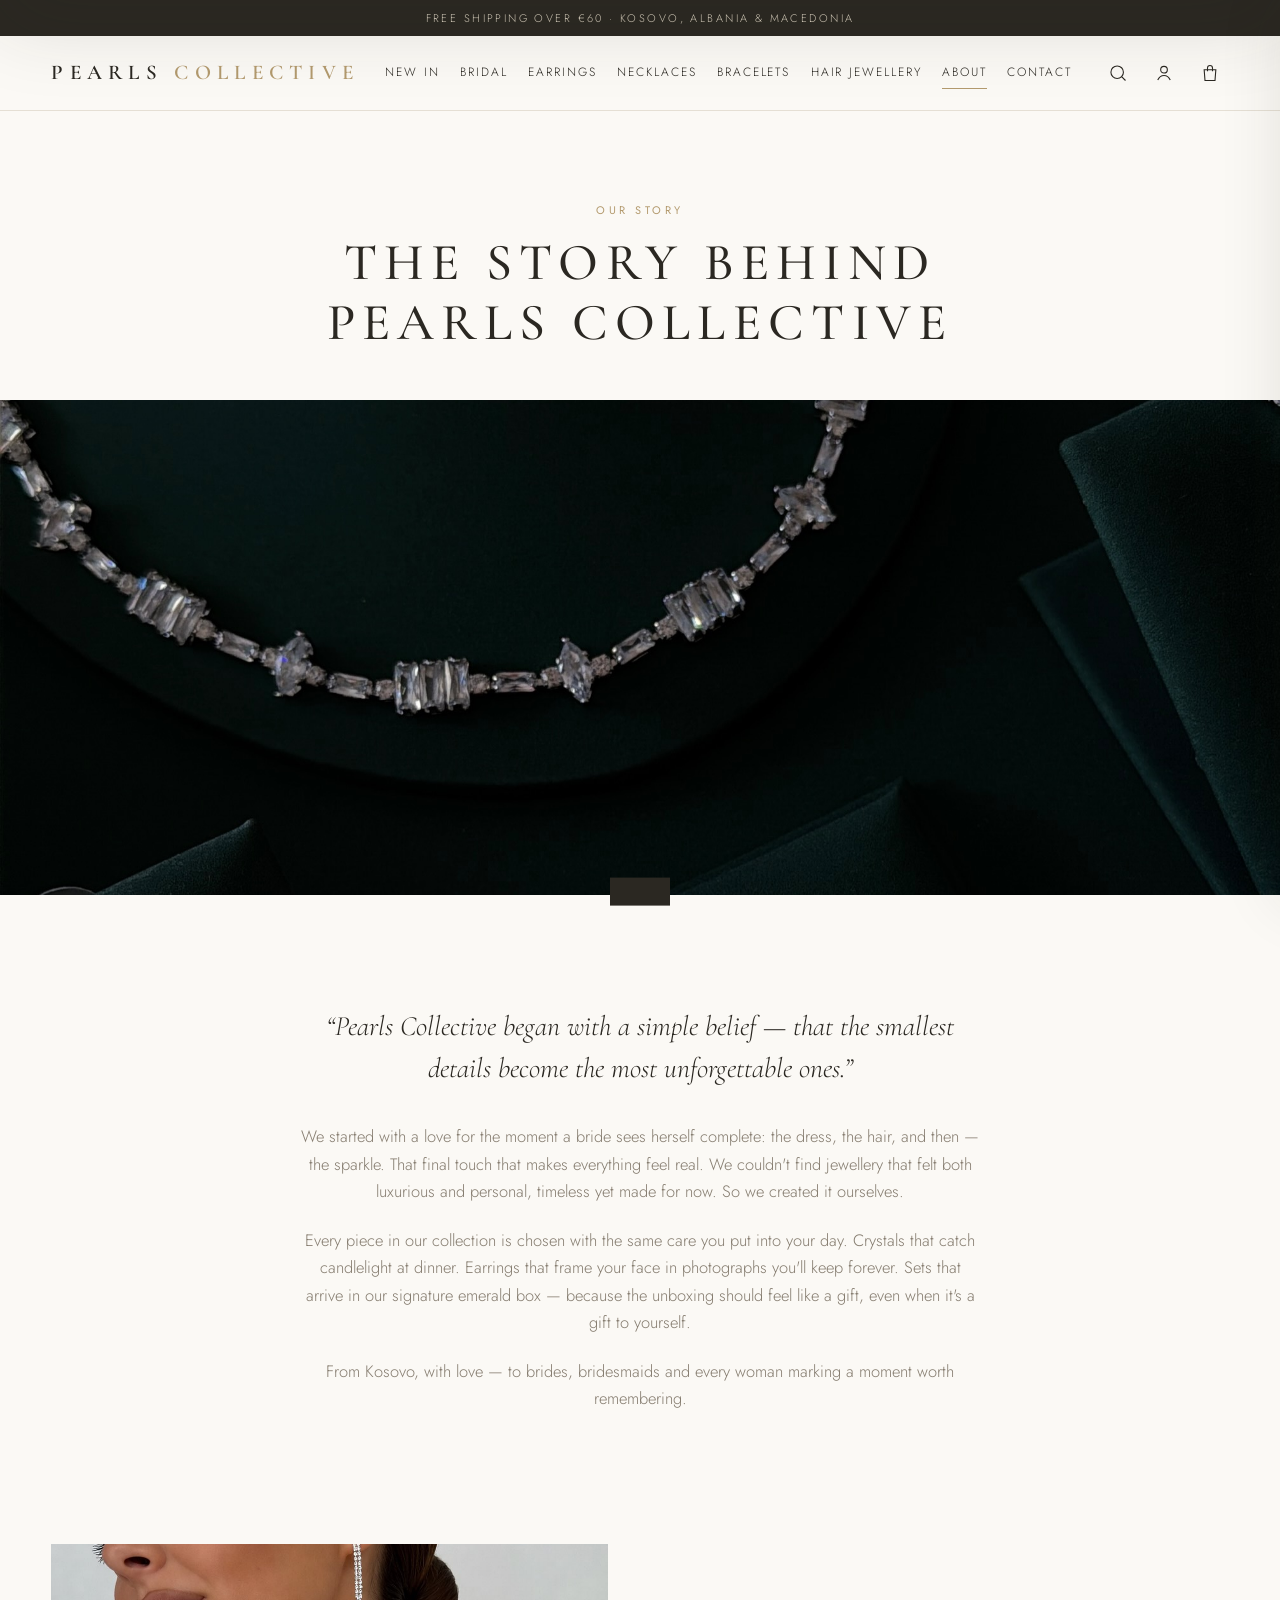
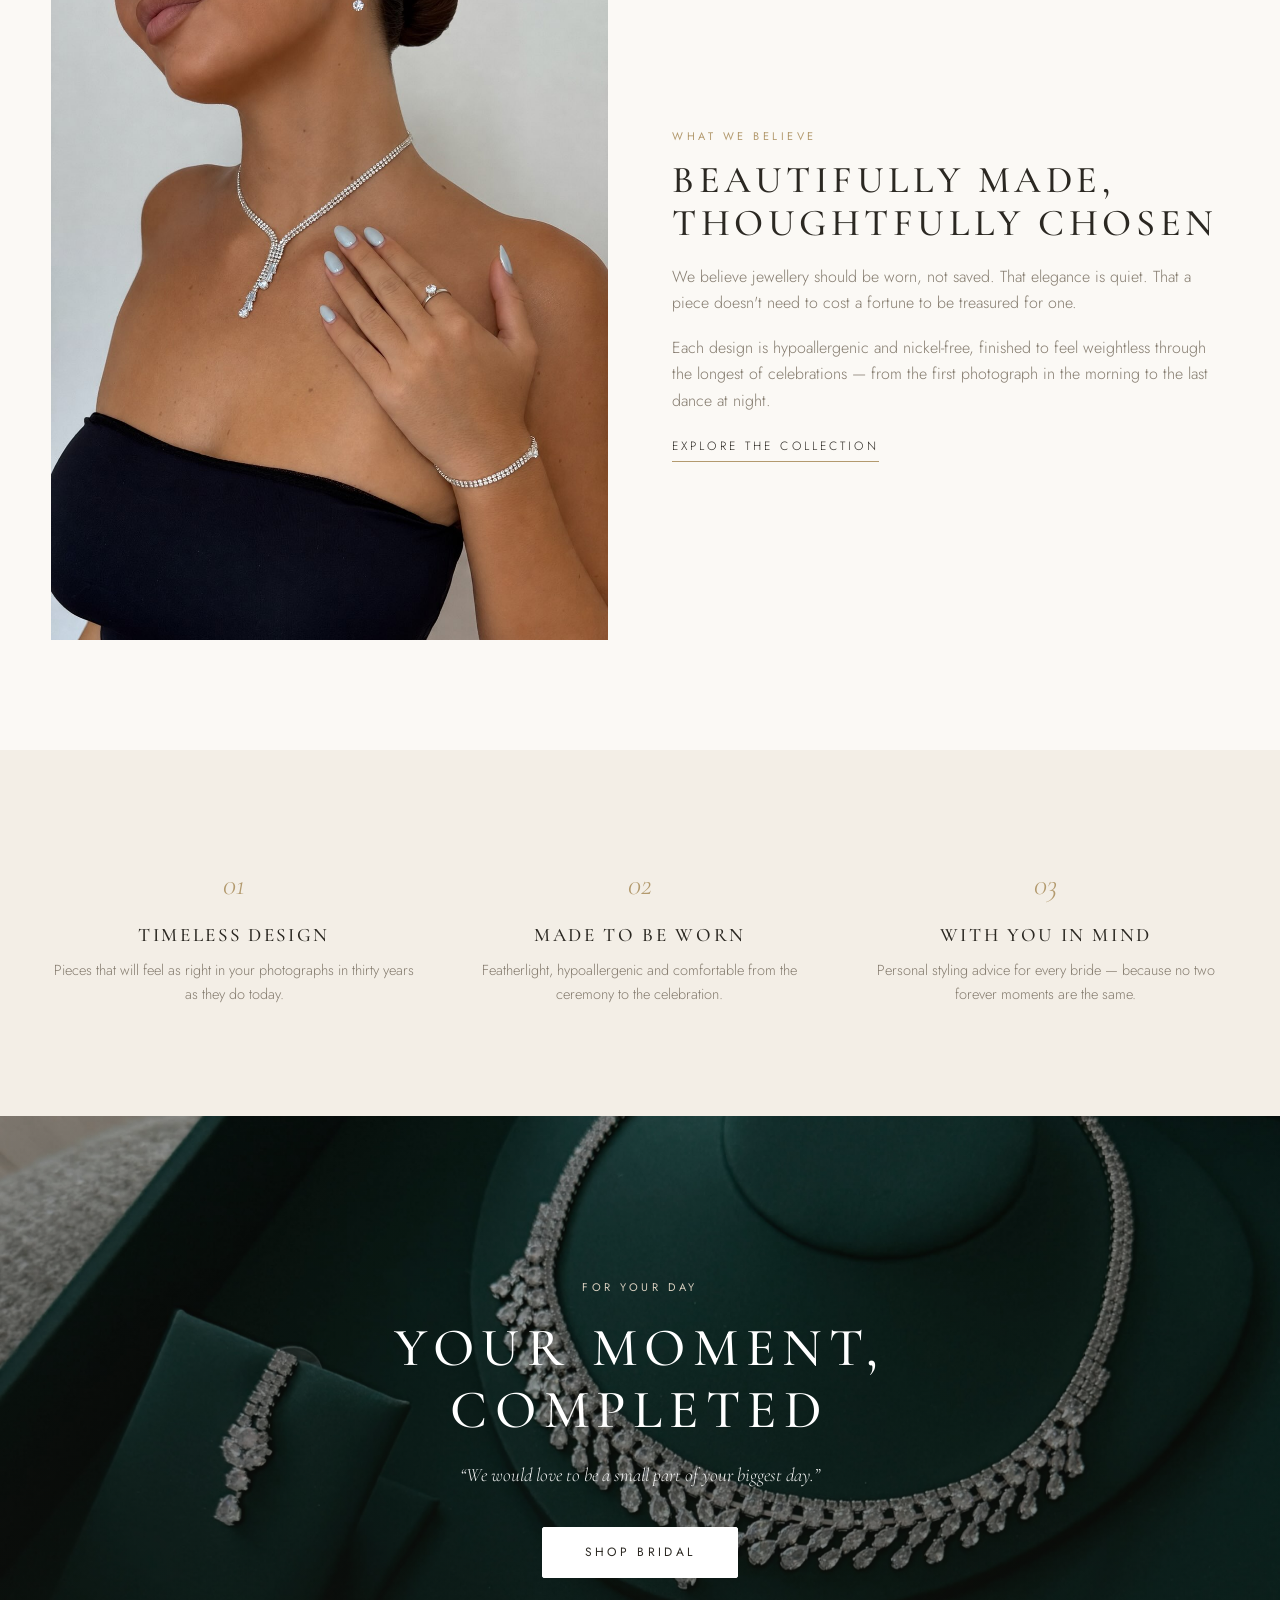
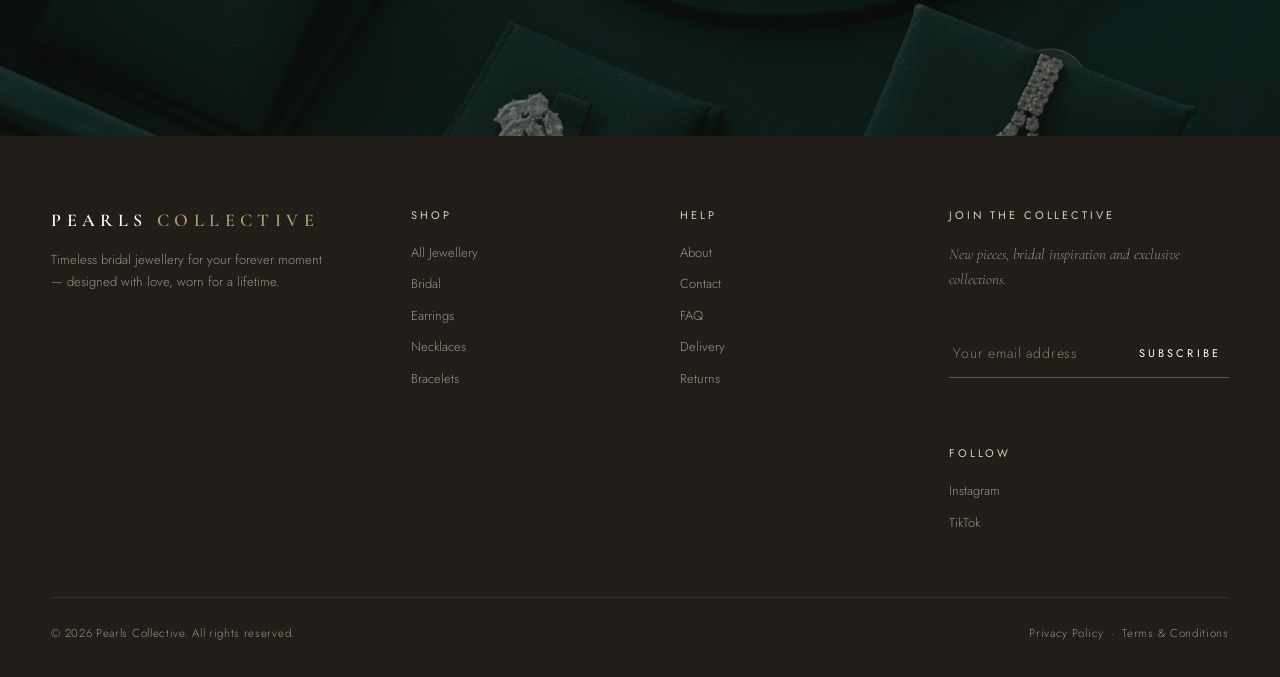
==== Pearls/about.html @ 5dc2be7a "Add files via upload" ====
<!DOCTYPE html>
<html lang="en">
<head>
  <meta charset="UTF-8">
  <meta name="viewport" content="width=device-width, initial-scale=1.0">
  <title>About — Pearls Collective</title>
  <link rel="preconnect" href="https://fonts.googleapis.com">
  <link rel="preconnect" href="https://fonts.gstatic.com" crossorigin>
  <link href="https://fonts.googleapis.com/css2?family=Cormorant+Garamond:ital,wght@0,400;0,500;0,600;1,400;1,500&family=Jost:wght@300;400;500&display=swap" rel="stylesheet">
  <link rel="stylesheet" href="assets/css/style.css">
  <link rel="icon" href="data:image/svg+xml,<svg xmlns='http://www.w3.org/2000/svg' viewBox='0 0 100 100'><circle cx='50' cy='50' r='38' fill='%23E9E0D2' stroke='%23B39A6E' stroke-width='4'/></svg>">
</head>
<body data-page="about">

  <div class="page-hero">
    <span class="eyebrow">Our Story</span>
    <h1>The Story Behind<br>Pearls Collective</h1>
  </div>

  <div class="about-hero-img reveal">
    <img src="assets/img/hi-p04-f.jpg" alt="Pearls Collective jewellery in its emerald keepsake box">
  </div>

  <section>
    <div class="container">
      <div class="about-story reveal">
        <p class="drop">“Pearls Collective began with a simple belief — that the smallest details become the most unforgettable ones.”</p>
        <p>We started with a love for the moment a bride sees herself complete: the dress, the hair, and then — the sparkle. That final touch that makes everything feel real. We couldn't find jewellery that felt both luxurious and personal, timeless yet made for now. So we created it ourselves.</p>
        <p>Every piece in our collection is chosen with the same care you put into your day. Crystals that catch candlelight at dinner. Earrings that frame your face in photographs you'll keep forever. Sets that arrive in our signature emerald box — because the unboxing should feel like a gift, even when it's a gift to yourself.</p>
        <p>From Kosovo, with love — to brides, bridesmaids and every woman marking a moment worth remembering.</p>
      </div>
    </div>
  </section>

  <section style="padding-top:0">
    <div class="container">
      <div class="about-split">
        <div class="im reveal"><img src="assets/img/hi-p01-a.jpg" alt="Bride wearing the Céleste cascade necklace" loading="lazy"></div>
        <div class="reveal">
          <span class="eyebrow" style="display:block; margin-bottom:14px">What We Believe</span>
          <h2>Beautifully Made, Thoughtfully Chosen</h2>
          <p>We believe jewellery should be worn, not saved. That elegance is quiet. That a piece doesn't need to cost a fortune to be treasured for one.</p>
          <p>Each design is hypoallergenic and nickel-free, finished to feel weightless through the longest of celebrations — from the first photograph in the morning to the last dance at night.</p>
          <a class="link-underline" href="shop.html">Explore the collection</a>
        </div>
      </div>
    </div>
  </section>

  <section class="bridal-feature">
    <div class="container">
      <div class="values-grid">
        <div class="reveal">
          <span class="v-num">01</span>
          <h3>Timeless Design</h3>
          <p>Pieces that will feel as right in your photographs in thirty years as they do today.</p>
        </div>
        <div class="reveal">
          <span class="v-num">02</span>
          <h3>Made to Be Worn</h3>
          <p>Featherlight, hypoallergenic and comfortable from the ceremony to the celebration.</p>
        </div>
        <div class="reveal">
          <span class="v-num">03</span>
          <h3>With You in Mind</h3>
          <p>Personal styling advice for every bride — because no two forever moments are the same.</p>
        </div>
      </div>
    </div>
  </section>

  <section class="editorial">
    <img class="bg" src="assets/img/hi-p06-a.jpg" alt="Odessa fringe necklace set">
    <div class="editorial-copy">
      <span class="eyebrow">For Your Day</span>
      <h2>Your Moment, Completed</h2>
      <p>“We would love to be a small part of your biggest day.”</p>
      <a class="btn btn--light" href="shop.html?cat=bridal">Shop Bridal</a>
    </div>
  </section>

  <script src="assets/js/products.js"></script>
  <script src="assets/js/app.js"></script>
</body>
</html>
---- Pearls/assets/css/style.css ----
/* ─────────────────────────────────────────────
   Pearls Collective — bridal jewellery boutique
   ───────────────────────────────────────────── */

:root {
  --ivory: #FBF9F5;
  --sand: #F3EEE6;
  --champagne: #E9E0D2;
  --gold: #B39A6E;
  --gold-dark: #99815A;
  --ink: #2B2822;
  --muted: #857C6F;
  --line: #E5DFD4;
  --white: #FFFFFF;
  --serif: "Cormorant Garamond", "Times New Roman", serif;
  --sans: "Jost", "Helvetica Neue", Arial, sans-serif;
  --shadow: 0 20px 60px rgba(43, 40, 34, 0.10);
  --radius: 2px;
}

* { margin: 0; padding: 0; box-sizing: border-box; }

html { scroll-behavior: smooth; }

body {
  font-family: var(--sans);
  font-weight: 300;
  color: var(--ink);
  background: var(--ivory);
  font-size: 16px;
  line-height: 1.65;
  -webkit-font-smoothing: antialiased;
}

img { max-width: 100%; display: block; }

a { color: inherit; text-decoration: none; }

button { font-family: inherit; cursor: pointer; }

.container { width: min(1280px, 92vw); margin: 0 auto; }

/* ── Typography ── */
h1, h2, h3, .serif {
  font-family: var(--serif);
  font-weight: 500;
  letter-spacing: 0.04em;
  line-height: 1.15;
}

.eyebrow {
  font-family: var(--sans);
  font-size: 11px;
  letter-spacing: 0.32em;
  text-transform: uppercase;
  color: var(--gold);
  font-weight: 400;
}

.section-title {
  font-size: clamp(28px, 4vw, 44px);
  text-transform: uppercase;
  letter-spacing: 0.12em;
  font-weight: 500;
}

.section-sub {
  color: var(--muted);
  font-size: 15px;
  max-width: 520px;
  margin: 14px auto 0;
  font-style: italic;
  font-family: var(--serif);
  font-size: 19px;
}

.section-head { text-align: center; margin-bottom: clamp(36px, 6vw, 64px); }
.section-head .eyebrow { display: block; margin-bottom: 14px; }

section { padding: clamp(56px, 9vw, 110px) 0; }

/* ── Buttons ── */
.btn {
  display: inline-block;
  border: 1px solid var(--ink);
  background: var(--ink);
  color: var(--white);
  padding: 15px 42px;
  font-size: 12px;
  letter-spacing: 0.28em;
  text-transform: uppercase;
  font-weight: 400;
  transition: all .35s ease;
  border-radius: var(--radius);
  text-align: center;
}
.btn:hover { background: var(--gold-dark); border-color: var(--gold-dark); }

.btn--ghost { background: transparent; color: var(--ink); }
.btn--ghost:hover { background: var(--ink); color: var(--white); }

.btn--light { background: var(--white); border-color: var(--white); color: var(--ink); }
.btn--light:hover { background: transparent; color: var(--white); border-color: var(--white); }

.link-underline {
  font-size: 12px;
  letter-spacing: 0.26em;
  text-transform: uppercase;
  padding-bottom: 6px;
  border-bottom: 1px solid var(--gold);
  transition: color .3s, border-color .3s;
}
.link-underline:hover { color: var(--gold-dark); }

/* ── Announcement bar ── */
.announce {
  background: var(--ink);
  color: #D8CFBF;
  text-align: center;
  font-size: 11px;
  letter-spacing: 0.22em;
  text-transform: uppercase;
  padding: 9px 16px;
}

/* ── Header ── */
.header {
  position: sticky;
  top: 0;
  z-index: 900;
  background: rgba(251, 249, 245, 0.92);
  backdrop-filter: blur(14px);
  -webkit-backdrop-filter: blur(14px);
  border-bottom: 1px solid var(--line);
  transition: box-shadow .3s;
}
.header.scrolled { box-shadow: 0 8px 30px rgba(43,40,34,.07); }

.header-inner {
  display: grid;
  grid-template-columns: auto 1fr auto;
  align-items: center;
  height: 74px;
  gap: 26px;
}

.brand {
  font-family: var(--serif);
  font-size: 21px;
  letter-spacing: 0.30em;
  text-transform: uppercase;
  font-weight: 600;
  white-space: nowrap;
  text-align: center;
}
.brand span { color: var(--gold); }

.nav { display: flex; gap: clamp(14px, 1.6vw, 26px); justify-content: center; }
.nav a {
  font-size: 12px;
  letter-spacing: 0.16em;
  text-transform: uppercase;
  position: relative;
  padding: 6px 0;
  color: var(--ink);
  white-space: nowrap;
}
.nav a::after {
  content: "";
  position: absolute;
  left: 0; bottom: 0;
  width: 0; height: 1px;
  background: var(--gold);
  transition: width .3s ease;
}
.nav a:hover::after, .nav a.active::after { width: 100%; }

.header-actions {
  display: flex;
  gap: 6px;
  justify-content: flex-end;
  align-items: center;
}
.icon-btn {
  background: none;
  border: none;
  width: 40px; height: 40px;
  display: grid;
  place-items: center;
  color: var(--ink);
  position: relative;
  border-radius: 50%;
  transition: background .25s;
}
.icon-btn:hover { background: var(--sand); }
.icon-btn svg { width: 20px; height: 20px; stroke-width: 1.3; }

.bag-count {
  position: absolute;
  top: 2px; right: 0;
  background: var(--gold);
  color: var(--white);
  font-size: 9px;
  width: 16px; height: 16px;
  border-radius: 50%;
  display: grid;
  place-items: center;
  font-weight: 500;
}
.bag-count.hidden { display: none; }

.hamburger { display: none; }

/* ── Mobile nav ── */
.mobile-nav {
  position: fixed;
  inset: 0;
  background: var(--ivory);
  z-index: 1000;
  transform: translateX(-100%);
  transition: transform .45s cubic-bezier(.65,0,.35,1);
  display: flex;
  flex-direction: column;
  padding: 28px 8vw 40px;
  overflow-y: auto;
}
.mobile-nav.open { transform: translateX(0); }
.mobile-nav-head { display: flex; justify-content: space-between; align-items: center; margin-bottom: 8vh; }
.mobile-nav a.mnav-link {
  font-family: var(--serif);
  font-size: 30px;
  letter-spacing: 0.08em;
  padding: 12px 0;
  border-bottom: 1px solid var(--line);
  display: block;
}
.mobile-nav .mnav-small { font-size: 12px; letter-spacing: .24em; text-transform: uppercase; color: var(--muted); padding: 10px 0; display: block; }
.mobile-nav .mnav-foot { margin-top: auto; padding-top: 40px; }

/* ── Hero ── */
.hero { padding: 0; }
.hero-grid {
  display: grid;
  grid-template-columns: 1fr 1.1fr;
  min-height: min(88vh, 860px);
}
.hero-copy {
  display: flex;
  flex-direction: column;
  justify-content: center;
  padding: clamp(40px, 7vw, 110px);
  background: var(--sand);
}
.hero-copy .eyebrow { margin-bottom: 26px; }
.hero-title {
  font-size: clamp(38px, 4.6vw, 66px);
  text-transform: uppercase;
  letter-spacing: 0.10em;
  font-weight: 500;
}
.hero-title em { font-style: italic; color: var(--gold-dark); }
.hero-quote {
  font-family: var(--serif);
  font-style: italic;
  font-size: clamp(17px, 1.6vw, 21px);
  color: var(--muted);
  margin: 26px 0 40px;
  max-width: 420px;
}
.hero-media { position: relative; overflow: hidden; }
.hero-media img {
  width: 100%; height: 100%;
  object-fit: cover;
  object-position: 50% 30%;
  transform: scale(1.02);
  animation: heroDrift 14s ease-out forwards;
}
@keyframes heroDrift { to { transform: scale(1.08); } }

/* ── Category tiles ── */
.cats-grid {
  display: grid;
  grid-template-columns: repeat(4, 1fr);
  gap: 18px;
}
.cat-card { position: relative; overflow: hidden; display: block; }
.cat-card .cat-media {
  aspect-ratio: 3 / 4;
  overflow: hidden;
  background: var(--sand);
}
.cat-card img {
  width: 100%; height: 100%;
  object-fit: cover;
  transition: transform .8s cubic-bezier(.25,.46,.45,.94);
}
.cat-card:hover img { transform: scale(1.06); }
.cat-body { padding: 20px 4px 0; text-align: center; }
.cat-body h3 { font-size: 20px; letter-spacing: 0.14em; text-transform: uppercase; }
.cat-body p { color: var(--muted); font-size: 13.5px; margin: 8px 0 12px; }
.cat-body .link-underline { font-size: 11px; }

/* ── Product grid ── */
.products-grid {
  display: grid;
  grid-template-columns: repeat(4, 1fr);
  gap: 26px 18px;
}
.product-card { position: relative; }
.pc-media {
  position: relative;
  aspect-ratio: 3 / 4;
  overflow: hidden;
  background: var(--sand);
  display: block;
}
.pc-media img {
  width: 100%; height: 100%;
  object-fit: cover;
  transition: transform .8s cubic-bezier(.25,.46,.45,.94), opacity .5s;
}
.product-card:hover .pc-media img { transform: scale(1.05); }

.pc-badge {
  position: absolute;
  top: 12px; left: 12px;
  background: var(--white);
  color: var(--ink);
  font-size: 10px;
  letter-spacing: 0.22em;
  text-transform: uppercase;
  padding: 6px 12px;
  z-index: 2;
}

.pc-wish {
  position: absolute;
  top: 10px; right: 10px;
  z-index: 2;
  background: rgba(255,255,255,.85);
  border: none;
  width: 34px; height: 34px;
  border-radius: 50%;
  display: grid;
  place-items: center;
  color: var(--ink);
  opacity: 0;
  transform: translateY(-4px);
  transition: all .3s;
}
.product-card:hover .pc-wish, .pc-wish.active { opacity: 1; transform: translateY(0); }
.pc-wish svg { width: 16px; height: 16px; stroke-width: 1.4; }
.pc-wish.active { color: var(--gold-dark); }
.pc-wish.active svg { fill: var(--gold-dark); stroke: var(--gold-dark); }

.pc-add {
  position: absolute;
  left: 12px; right: 12px; bottom: 12px;
  background: rgba(251, 249, 245, 0.95);
  border: none;
  padding: 13px;
  font-size: 11px;
  letter-spacing: 0.24em;
  text-transform: uppercase;
  opacity: 0;
  transform: translateY(8px);
  transition: all .35s ease;
  z-index: 2;
}
.pc-add:hover { background: var(--ink); color: var(--white); }
.product-card:hover .pc-add { opacity: 1; transform: translateY(0); }

.pc-info { text-align: center; padding-top: 16px; }
.pc-name { font-family: var(--serif); font-size: 18px; letter-spacing: 0.05em; }
.pc-price { color: var(--muted); font-size: 13.5px; margin-top: 4px; letter-spacing: 0.08em; }

/* ── Editorial banner ── */
.editorial {
  position: relative;
  min-height: 620px;
  display: grid;
  place-items: center;
  overflow: hidden;
  padding: 0;
}
.editorial img.bg {
  position: absolute;
  inset: 0;
  width: 100%; height: 100%;
  object-fit: cover;
  object-position: 50% 35%;
}
.editorial::after {
  content: "";
  position: absolute;
  inset: 0;
  background: linear-gradient(to bottom, rgba(20,24,20,.25), rgba(20,24,20,.55));
}
.editorial-copy {
  position: relative;
  z-index: 2;
  text-align: center;
  color: var(--white);
  padding: 120px 6vw;
  max-width: 700px;
}
.editorial-copy .eyebrow { color: #D8CFBF; }
.editorial-copy h2 {
  font-size: clamp(32px, 4.5vw, 54px);
  text-transform: uppercase;
  letter-spacing: 0.14em;
  margin: 18px 0;
}
.editorial-copy p {
  font-family: var(--serif);
  font-style: italic;
  font-size: 19px;
  opacity: .92;
  margin-bottom: 36px;
}

/* ── Bridal feature ── */
.bridal-feature { background: var(--sand); }
.bridal-grid {
  display: grid;
  grid-template-columns: 0.9fr 1.1fr;
  gap: clamp(30px, 5vw, 70px);
  align-items: center;
}
.bridal-copy .eyebrow { display: block; margin-bottom: 16px; }
.bridal-copy h2 { font-size: clamp(30px, 3.6vw, 46px); text-transform: uppercase; letter-spacing: .12em; margin-bottom: 18px; }
.bridal-copy > p { color: var(--muted); margin-bottom: 30px; max-width: 460px; }
.bridal-list { list-style: none; margin: 0 0 36px; }
.bridal-list li {
  font-family: var(--serif);
  font-size: 18px;
  letter-spacing: 0.06em;
  padding: 13px 0;
  border-bottom: 1px solid var(--line);
  display: flex;
  justify-content: space-between;
  align-items: center;
}
.bridal-list li span { font-family: var(--sans); font-size: 11px; letter-spacing: .2em; text-transform: uppercase; color: var(--gold-dark); }
.bridal-media-grid {
  display: grid;
  grid-template-columns: 1fr 1fr;
  gap: 14px;
}
.bridal-media-grid a { overflow: hidden; display: block; position: relative; }
.bridal-media-grid img {
  width: 100%; height: 100%;
  object-fit: cover;
  aspect-ratio: 3/4;
  transition: transform .8s cubic-bezier(.25,.46,.45,.94);
}
.bridal-media-grid a:hover img { transform: scale(1.05); }
.bridal-media-grid a:first-child { grid-row: span 2; }
.bridal-media-grid a:first-child img { aspect-ratio: auto; height: 100%; }

/* ── Instagram ── */
.ig-grid {
  display: grid;
  grid-template-columns: repeat(6, 1fr);
  gap: 10px;
}
.ig-grid a {
  position: relative;
  overflow: hidden;
  aspect-ratio: 1;
  display: block;
}
.ig-grid img {
  width: 100%; height: 100%;
  object-fit: cover;
  transition: transform .7s ease;
}
.ig-grid a::after {
  content: "";
  position: absolute;
  inset: 0;
  background: rgba(43,40,34,0);
  transition: background .4s;
}
.ig-grid a:hover::after { background: rgba(43,40,34,.25); }
.ig-grid a:hover img { transform: scale(1.07); }
.ig-handle { text-align: center; margin-top: 30px; }
.ig-handle a { font-family: var(--serif); font-style: italic; font-size: 19px; color: var(--gold-dark); letter-spacing: .04em; }

/* ── Newsletter ── */
.newsletter { background: var(--ink); color: var(--champagne); text-align: center; }
.newsletter h2 { color: var(--white); }
.newsletter .section-sub { color: #A79E8E; }
.news-form {
  display: flex;
  max-width: 460px;
  margin: 38px auto 0;
  border-bottom: 1px solid #5c564b;
}
.news-form input {
  flex: 1;
  background: transparent;
  border: none;
  outline: none;
  color: var(--white);
  font-family: var(--sans);
  font-weight: 300;
  font-size: 14px;
  letter-spacing: .06em;
  padding: 14px 4px;
}
.news-form input::placeholder { color: #857c6a; }
.news-form button {
  background: none;
  border: none;
  color: var(--white);
  font-size: 11px;
  letter-spacing: .28em;
  text-transform: uppercase;
  padding: 0 8px;
  transition: color .3s;
}
.news-form button:hover { color: var(--gold); }
.news-msg { margin-top: 16px; font-family: var(--serif); font-style: italic; color: var(--gold); font-size: 16px; min-height: 24px; }

/* ── Footer ── */
.footer { background: #211E19; color: #9A9184; padding: 70px 0 34px; font-size: 13px; }
.footer-grid {
  display: grid;
  grid-template-columns: 1.4fr 1fr 1fr 1.2fr;
  gap: 40px;
  margin-bottom: 54px;
}
.footer .brand { color: var(--white); text-align: left; font-size: 18px; margin-bottom: 14px; }
.footer h4 {
  color: #D8CFBF;
  font-family: var(--sans);
  font-size: 11px;
  letter-spacing: .26em;
  text-transform: uppercase;
  font-weight: 400;
  margin-bottom: 18px;
}
.footer ul { list-style: none; }
.footer li { margin-bottom: 10px; }
.footer a:hover { color: var(--white); }
.footer-news p { margin-bottom: 16px; font-style: italic; font-family: var(--serif); font-size: 15px; }
.footer-bottom {
  border-top: 1px solid #37332B;
  padding-top: 26px;
  display: flex;
  justify-content: space-between;
  gap: 16px;
  flex-wrap: wrap;
  font-size: 11.5px;
  letter-spacing: .06em;
}

/* ── Page hero (interior pages) ── */
.page-hero { text-align: center; padding: clamp(50px, 7vw, 90px) 0 clamp(28px, 4vw, 48px); }
.page-hero h1 { font-size: clamp(30px, 4.4vw, 52px); text-transform: uppercase; letter-spacing: .14em; }
.page-hero .eyebrow { display: block; margin-bottom: 14px; }
.page-hero p { color: var(--muted); font-family: var(--serif); font-style: italic; font-size: 18px; max-width: 520px; margin: 14px auto 0; }

/* ── Shop toolbar ── */
.shop-toolbar {
  display: flex;
  justify-content: space-between;
  align-items: center;
  gap: 18px;
  flex-wrap: wrap;
  padding-bottom: 26px;
  border-bottom: 1px solid var(--line);
  margin-bottom: 40px;
}
.filter-pills { display: flex; gap: 8px; flex-wrap: wrap; }
.pill {
  border: 1px solid var(--line);
  background: transparent;
  padding: 9px 20px;
  font-size: 11px;
  letter-spacing: .2em;
  text-transform: uppercase;
  transition: all .3s;
  color: var(--ink);
}
.pill:hover { border-color: var(--ink); }
.pill.active { background: var(--ink); color: var(--white); border-color: var(--ink); }
.sort-select {
  font-family: var(--sans);
  font-weight: 300;
  font-size: 12px;
  letter-spacing: .12em;
  text-transform: uppercase;
  border: none;
  background: transparent;
  color: var(--muted);
  outline: none;
  cursor: pointer;
  padding: 8px 4px;
}
.shop-count { color: var(--muted); font-size: 12px; letter-spacing: .14em; text-transform: uppercase; }
.shop-empty { text-align: center; padding: 80px 0; color: var(--muted); font-family: var(--serif); font-style: italic; font-size: 20px; }

/* ── Product page ── */
.product-page { padding-top: clamp(30px, 4vw, 60px); }
.breadcrumbs { font-size: 11px; letter-spacing: .18em; text-transform: uppercase; color: var(--muted); margin-bottom: 30px; }
.breadcrumbs a:hover { color: var(--gold-dark); }
.pdp-grid {
  display: grid;
  grid-template-columns: 1.1fr 0.9fr;
  gap: clamp(30px, 5vw, 80px);
  align-items: start;
}
.pdp-gallery { display: grid; gap: 14px; }
.pdp-main {
  aspect-ratio: 4 / 5;
  overflow: hidden;
  background: var(--sand);
}
.pdp-main img { width: 100%; height: 100%; object-fit: cover; }
.pdp-thumbs { display: flex; gap: 12px; }
.pdp-thumbs button {
  width: 84px;
  aspect-ratio: 1;
  overflow: hidden;
  border: 1px solid transparent;
  background: var(--sand);
  padding: 0;
  transition: border-color .3s;
}
.pdp-thumbs button.active { border-color: var(--gold); }
.pdp-thumbs img { width: 100%; height: 100%; object-fit: cover; }

.pdp-info { position: sticky; top: 100px; }
.pdp-info .eyebrow { display: block; margin-bottom: 10px; }
.pdp-info h1 { font-size: clamp(28px, 3vw, 40px); letter-spacing: .06em; margin-bottom: 10px; }
.pdp-price { font-size: 20px; font-family: var(--serif); color: var(--gold-dark); letter-spacing: .06em; margin-bottom: 24px; }
.pdp-desc { color: var(--muted); margin-bottom: 28px; max-width: 480px; }

.pdp-variants { margin-bottom: 24px; }
.pdp-variants label { display: block; font-size: 11px; letter-spacing: .22em; text-transform: uppercase; margin-bottom: 10px; }
.variant-opts { display: flex; gap: 8px; flex-wrap: wrap; }
.variant-opts button {
  border: 1px solid var(--line);
  background: transparent;
  padding: 9px 16px;
  font-size: 12px;
  letter-spacing: .08em;
  transition: all .25s;
}
.variant-opts button.active { border-color: var(--ink); background: var(--ink); color: var(--white); }

.pdp-buy { display: flex; gap: 12px; margin-bottom: 14px; }
.qty {
  display: flex;
  align-items: center;
  border: 1px solid var(--line);
}
.qty button {
  background: none;
  border: none;
  width: 42px; height: 100%;
  font-size: 16px;
  color: var(--muted);
  transition: color .2s;
}
.qty button:hover { color: var(--ink); }
.qty input {
  width: 36px;
  border: none;
  text-align: center;
  font-family: var(--sans);
  font-size: 14px;
  outline: none;
  background: transparent;
}
.pdp-buy .btn { flex: 1; }
.pdp-stock { font-size: 12px; letter-spacing: .12em; text-transform: uppercase; color: #6F7F5E; margin-bottom: 30px; }
.pdp-stock::before { content: "●"; font-size: 8px; vertical-align: 2px; margin-right: 8px; }

.accordion { border-top: 1px solid var(--line); }
.accordion details { border-bottom: 1px solid var(--line); }
.accordion summary {
  list-style: none;
  cursor: pointer;
  padding: 18px 0;
  font-size: 12px;
  letter-spacing: .22em;
  text-transform: uppercase;
  display: flex;
  justify-content: space-between;
  align-items: center;
}
.accordion summary::-webkit-details-marker { display: none; }
.accordion summary::after { content: "+"; font-size: 16px; color: var(--gold-dark); transition: transform .3s; }
.accordion details[open] summary::after { transform: rotate(45deg); }
.accordion .acc-body { padding: 0 0 20px; color: var(--muted); font-size: 14px; }
.accordion ul { list-style: none; }
.accordion ul li { padding: 4px 0; }
.accordion ul li::before { content: "—"; color: var(--gold); margin-right: 10px; }

.related { padding-top: clamp(60px, 8vw, 100px); }

/* ── Cart drawer ── */
.overlay {
  position: fixed;
  inset: 0;
  background: rgba(33, 30, 25, 0.45);
  opacity: 0;
  pointer-events: none;
  transition: opacity .35s;
  z-index: 950;
}
.overlay.show { opacity: 1; pointer-events: auto; }

.cart-drawer {
  position: fixed;
  top: 0; right: 0; bottom: 0;
  width: min(430px, 94vw);
  background: var(--ivory);
  z-index: 960;
  transform: translateX(105%);
  transition: transform .45s cubic-bezier(.65,0,.35,1);
  display: flex;
  flex-direction: column;
  box-shadow: -20px 0 60px rgba(43,40,34,.12);
}
.cart-drawer.open { transform: translateX(0); }
.cart-head {
  display: flex;
  justify-content: space-between;
  align-items: center;
  padding: 22px 26px;
  border-bottom: 1px solid var(--line);
}
.cart-head h3 { font-size: 16px; letter-spacing: .22em; text-transform: uppercase; }
.cart-items { flex: 1; overflow-y: auto; padding: 10px 26px; }
.cart-empty { text-align: center; color: var(--muted); font-family: var(--serif); font-style: italic; font-size: 18px; padding: 60px 0; }
.cart-item {
  display: grid;
  grid-template-columns: 76px 1fr auto;
  gap: 16px;
  padding: 18px 0;
  border-bottom: 1px solid var(--line);
  align-items: center;
}
.cart-item img { width: 76px; height: 95px; object-fit: cover; }
.ci-name { font-family: var(--serif); font-size: 16px; }
.ci-variant { font-size: 11.5px; color: var(--muted); letter-spacing: .06em; margin-top: 2px; }
.ci-price { font-size: 13px; color: var(--muted); margin-top: 6px; }
.ci-qty { display: flex; align-items: center; gap: 10px; margin-top: 8px; }
.ci-qty button {
  border: 1px solid var(--line);
  background: none;
  width: 24px; height: 24px;
  font-size: 13px;
  line-height: 1;
  color: var(--muted);
}
.ci-qty span { font-size: 13px; min-width: 14px; text-align: center; }
.ci-remove {
  background: none;
  border: none;
  color: var(--muted);
  font-size: 18px;
  align-self: start;
  transition: color .2s;
}
.ci-remove:hover { color: var(--ink); }
.cart-foot { border-top: 1px solid var(--line); padding: 22px 26px 28px; }
.cart-total {
  display: flex;
  justify-content: space-between;
  font-family: var(--serif);
  font-size: 19px;
  margin-bottom: 6px;
}
.cart-note { font-size: 12px; color: var(--muted); margin-bottom: 18px; }
.cart-foot .btn { width: 100%; }

/* ── Search overlay ── */
.search-panel {
  position: fixed;
  top: 0; left: 0; right: 0;
  background: var(--ivory);
  z-index: 970;
  transform: translateY(-105%);
  transition: transform .45s cubic-bezier(.65,0,.35,1);
  padding: 40px 0 50px;
  box-shadow: 0 30px 80px rgba(43,40,34,.15);
  max-height: 88vh;
  overflow-y: auto;
}
.search-panel.open { transform: translateY(0); }
.search-bar {
  display: flex;
  align-items: center;
  gap: 14px;
  border-bottom: 1px solid var(--ink);
  padding-bottom: 12px;
}
.search-bar svg { width: 20px; height: 20px; stroke-width: 1.3; color: var(--muted); flex: none; }
.search-bar input {
  flex: 1;
  border: none;
  background: none;
  outline: none;
  font-family: var(--serif);
  font-size: clamp(20px, 3vw, 30px);
  letter-spacing: .04em;
  color: var(--ink);
}
.search-bar input::placeholder { color: #C9C1B2; }
.search-results {
  display: grid;
  grid-template-columns: repeat(4, 1fr);
  gap: 18px;
  margin-top: 34px;
}
.search-hint { margin-top: 30px; color: var(--muted); font-family: var(--serif); font-style: italic; font-size: 17px; text-align: center; }
.sr-card { display: flex; gap: 14px; align-items: center; padding: 8px; transition: background .25s; }
.sr-card:hover { background: var(--sand); }
.sr-card img { width: 58px; height: 72px; object-fit: cover; }
.sr-card .sr-name { font-family: var(--serif); font-size: 16px; }
.sr-card .sr-price { font-size: 12.5px; color: var(--muted); margin-top: 2px; }

/* ── Toast ── */
.toast {
  position: fixed;
  bottom: 28px;
  left: 50%;
  transform: translate(-50%, 120%);
  background: var(--ink);
  color: var(--ivory);
  font-size: 12px;
  letter-spacing: .18em;
  text-transform: uppercase;
  padding: 14px 30px;
  z-index: 1200;
  transition: transform .45s cubic-bezier(.65,0,.35,1);
  white-space: nowrap;
}
.toast.show { transform: translate(-50%, 0); }

/* ── About page ── */
.about-hero-img {
  height: clamp(320px, 55vh, 560px);
  overflow: hidden;
}
.about-hero-img img { width: 100%; height: 100%; object-fit: cover; object-position: 50% 35%; }
.about-story {
  max-width: 680px;
  margin: 0 auto;
  text-align: center;
}
.about-story p { color: var(--muted); margin-bottom: 22px; font-size: 16.5px; }
.about-story .drop {
  font-family: var(--serif);
  font-size: clamp(22px, 2.6vw, 28px);
  font-style: italic;
  color: var(--ink);
  line-height: 1.5;
  margin-bottom: 34px;
}
.about-split {
  display: grid;
  grid-template-columns: 1fr 1fr;
  gap: clamp(30px, 5vw, 80px);
  align-items: center;
}
.about-split .im { overflow: hidden; }
.about-split img { width: 100%; height: 100%; object-fit: cover; aspect-ratio: 4/5; }
.about-split h2 { font-size: clamp(26px, 3vw, 38px); text-transform: uppercase; letter-spacing: .12em; margin-bottom: 18px; }
.about-split p { color: var(--muted); margin-bottom: 18px; }
.values-grid {
  display: grid;
  grid-template-columns: repeat(3, 1fr);
  gap: 40px;
  text-align: center;
}
.values-grid h3 { font-size: 19px; letter-spacing: .14em; text-transform: uppercase; margin-bottom: 12px; }
.values-grid p { color: var(--muted); font-size: 14.5px; }
.values-grid .v-num { font-family: var(--serif); font-style: italic; color: var(--gold); font-size: 30px; display: block; margin-bottom: 14px; }

/* ── Contact page ── */
.contact-grid {
  display: grid;
  grid-template-columns: 0.85fr 1.15fr;
  gap: clamp(36px, 6vw, 90px);
  align-items: start;
}
.contact-info h2 { font-size: 24px; letter-spacing: .12em; text-transform: uppercase; margin-bottom: 16px; }
.contact-info p { color: var(--muted); margin-bottom: 26px; max-width: 380px; }
.contact-list { list-style: none; margin-bottom: 44px; }
.contact-list li { padding: 14px 0; border-bottom: 1px solid var(--line); display: flex; gap: 16px; align-items: baseline; }
.contact-list .cl-label { font-size: 11px; letter-spacing: .22em; text-transform: uppercase; color: var(--gold-dark); width: 96px; flex: none; }
.contact-list a:hover { color: var(--gold-dark); }
.bridal-enquiry {
  background: var(--sand);
  padding: 34px;
  margin-top: 10px;
}
.bridal-enquiry h3 { font-size: 17px; letter-spacing: .18em; text-transform: uppercase; margin-bottom: 12px; }
.bridal-enquiry p { font-family: var(--serif); font-style: italic; color: var(--muted); font-size: 16.5px; margin: 0; }

.form-grid { display: grid; grid-template-columns: 1fr 1fr; gap: 22px; }
.form-grid .full { grid-column: 1 / -1; }
.field label { display: block; font-size: 11px; letter-spacing: .22em; text-transform: uppercase; margin-bottom: 8px; color: var(--muted); }
.field input, .field select, .field textarea {
  width: 100%;
  border: 1px solid var(--line);
  background: var(--white);
  padding: 13px 14px;
  font-family: var(--sans);
  font-weight: 300;
  font-size: 14px;
  outline: none;
  transition: border-color .3s;
  color: var(--ink);
  border-radius: var(--radius);
}
.field input:focus, .field select:focus, .field textarea:focus { border-color: var(--gold); }
.field textarea { min-height: 140px; resize: vertical; }
.form-msg { font-family: var(--serif); font-style: italic; color: var(--gold-dark); font-size: 17px; margin-top: 16px; min-height: 26px; }

/* ── Checkout ── */
.checkout-grid {
  display: grid;
  grid-template-columns: 1.15fr 0.85fr;
  gap: clamp(36px, 5vw, 80px);
  align-items: start;
}
.checkout-section h2 { font-size: 18px; letter-spacing: .18em; text-transform: uppercase; margin: 34px 0 20px; }
.checkout-section h2:first-child { margin-top: 0; }
.order-summary {
  background: var(--sand);
  padding: 30px;
  position: sticky;
  top: 100px;
}
.order-summary h3 { font-size: 15px; letter-spacing: .2em; text-transform: uppercase; margin-bottom: 20px; }
.os-item { display: flex; gap: 14px; padding: 12px 0; border-bottom: 1px solid var(--line); align-items: center; }
.os-item img { width: 54px; height: 66px; object-fit: cover; }
.os-item .osi-n { font-family: var(--serif); font-size: 15px; }
.os-item .osi-q { font-size: 12px; color: var(--muted); }
.os-item .osi-p { margin-left: auto; font-size: 14px; }
.os-row { display: flex; justify-content: space-between; padding: 8px 0; font-size: 14px; color: var(--muted); }
.os-row.total { font-family: var(--serif); font-size: 20px; color: var(--ink); border-top: 1px solid var(--line); margin-top: 10px; padding-top: 16px; }
.pay-note { font-size: 12px; color: var(--muted); margin-top: 14px; }
.checkout-done { text-align: center; padding: 70px 0; }
.checkout-done h2 { font-size: clamp(26px, 3.4vw, 40px); text-transform: uppercase; letter-spacing: .12em; margin-bottom: 16px; }
.checkout-done p { color: var(--muted); font-family: var(--serif); font-style: italic; font-size: 18px; max-width: 460px; margin: 0 auto 30px; }

/* ── Hair coming soon ── */
.coming-soon {
  text-align: center;
  background: var(--sand);
  padding: clamp(60px, 8vw, 100px) 8vw;
}
.coming-soon h2 { font-size: clamp(24px, 3vw, 36px); letter-spacing: .14em; text-transform: uppercase; margin-bottom: 16px; }
.coming-soon p { font-family: var(--serif); font-style: italic; color: var(--muted); font-size: 18px; max-width: 520px; margin: 0 auto 30px; }

/* ── Reveal on scroll ── */
.reveal { opacity: 0; transform: translateY(26px); transition: opacity .8s ease, transform .8s ease; }
.reveal.in { opacity: 1; transform: none; }
@media (prefers-reduced-motion: reduce) {
  .reveal { opacity: 1; transform: none; transition: none; }
  .hero-media img { animation: none; }
}

/* ── Responsive ── */
@media (max-width: 1180px) {
  .nav { display: none; }
  .hamburger { display: grid; }
  .header-inner { grid-template-columns: auto 1fr auto; }
  .brand { text-align: center; }
  .products-grid, .search-results { grid-template-columns: repeat(3, 1fr); }
  .cats-grid { grid-template-columns: repeat(2, 1fr); }
}

@media (max-width: 900px) {
  .header-inner { height: 64px; gap: 10px; }
  .brand { font-size: 15px; letter-spacing: 0.2em; }
  #accountBtn { display: none; }
  .icon-btn { width: 36px; }
  .hero-grid { grid-template-columns: 1fr; min-height: 0; }
  .hero-media { order: -1; height: 62vh; }
  .hero-copy { padding: 44px 8vw 56px; text-align: center; align-items: center; }
  .hero-quote { margin: 20px auto 32px; }
  .bridal-grid, .about-split, .contact-grid, .checkout-grid, .pdp-grid { grid-template-columns: 1fr; }
  .pdp-info { position: static; }
  .footer-grid { grid-template-columns: 1fr 1fr; }
  .editorial { min-height: 480px; }
  .order-summary { position: static; }
  .values-grid { grid-template-columns: 1fr; gap: 30px; }
}

@media (max-width: 640px) {
  .products-grid, .search-results { grid-template-columns: repeat(2, 1fr); gap: 22px 12px; }
  .cats-grid { grid-template-columns: repeat(2, 1fr); gap: 12px; }
  .ig-grid { grid-template-columns: repeat(3, 1fr); }
  .pc-add { opacity: 1; transform: none; padding: 11px; font-size: 10px; }
  .pc-wish { opacity: 1; transform: none; }
  .pc-name { font-size: 15.5px; }
  .cat-body h3 { font-size: 16px; }
  .cat-body p { display: none; }
  .form-grid { grid-template-columns: 1fr; }
  .bridal-media-grid { gap: 8px; }
  .announce { font-size: 9.5px; letter-spacing: .14em; }
  .footer-grid { grid-template-columns: 1fr; gap: 30px; }
  .shop-toolbar { flex-direction: column; align-items: flex-start; }
}
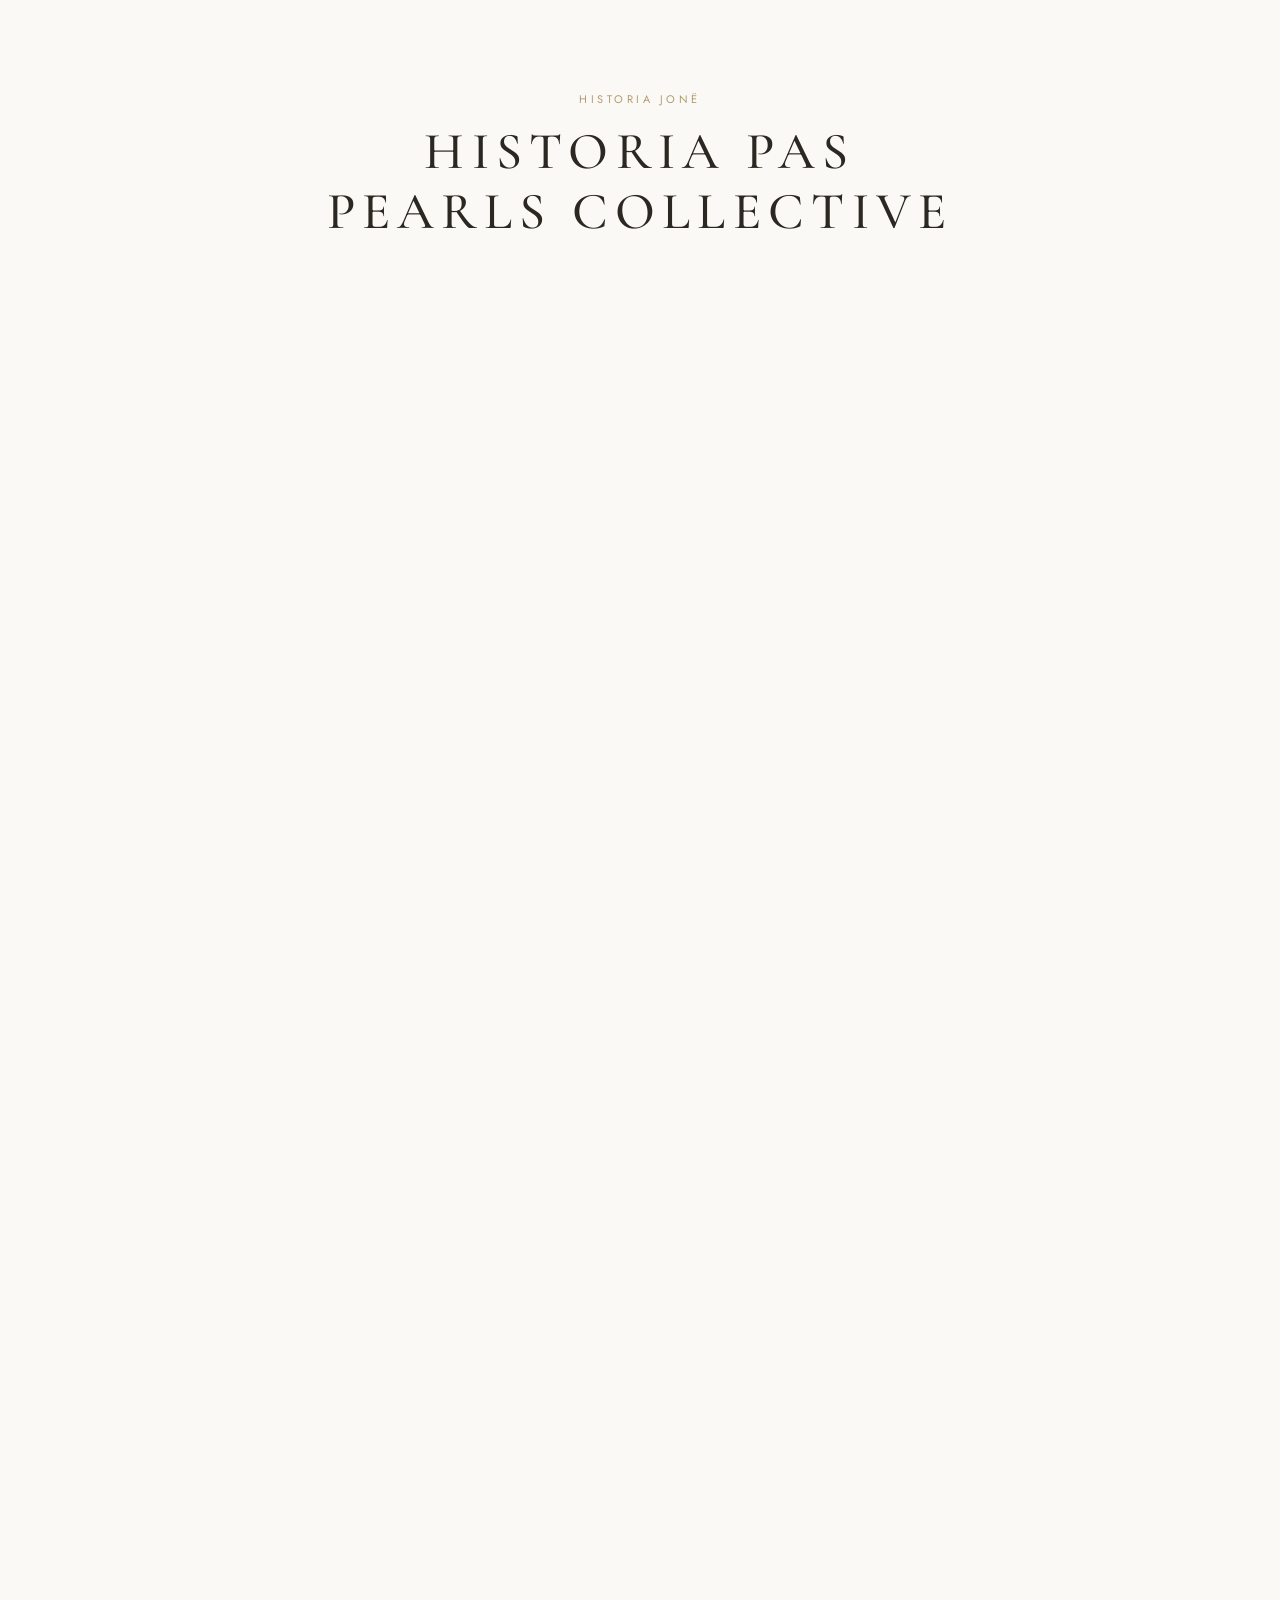
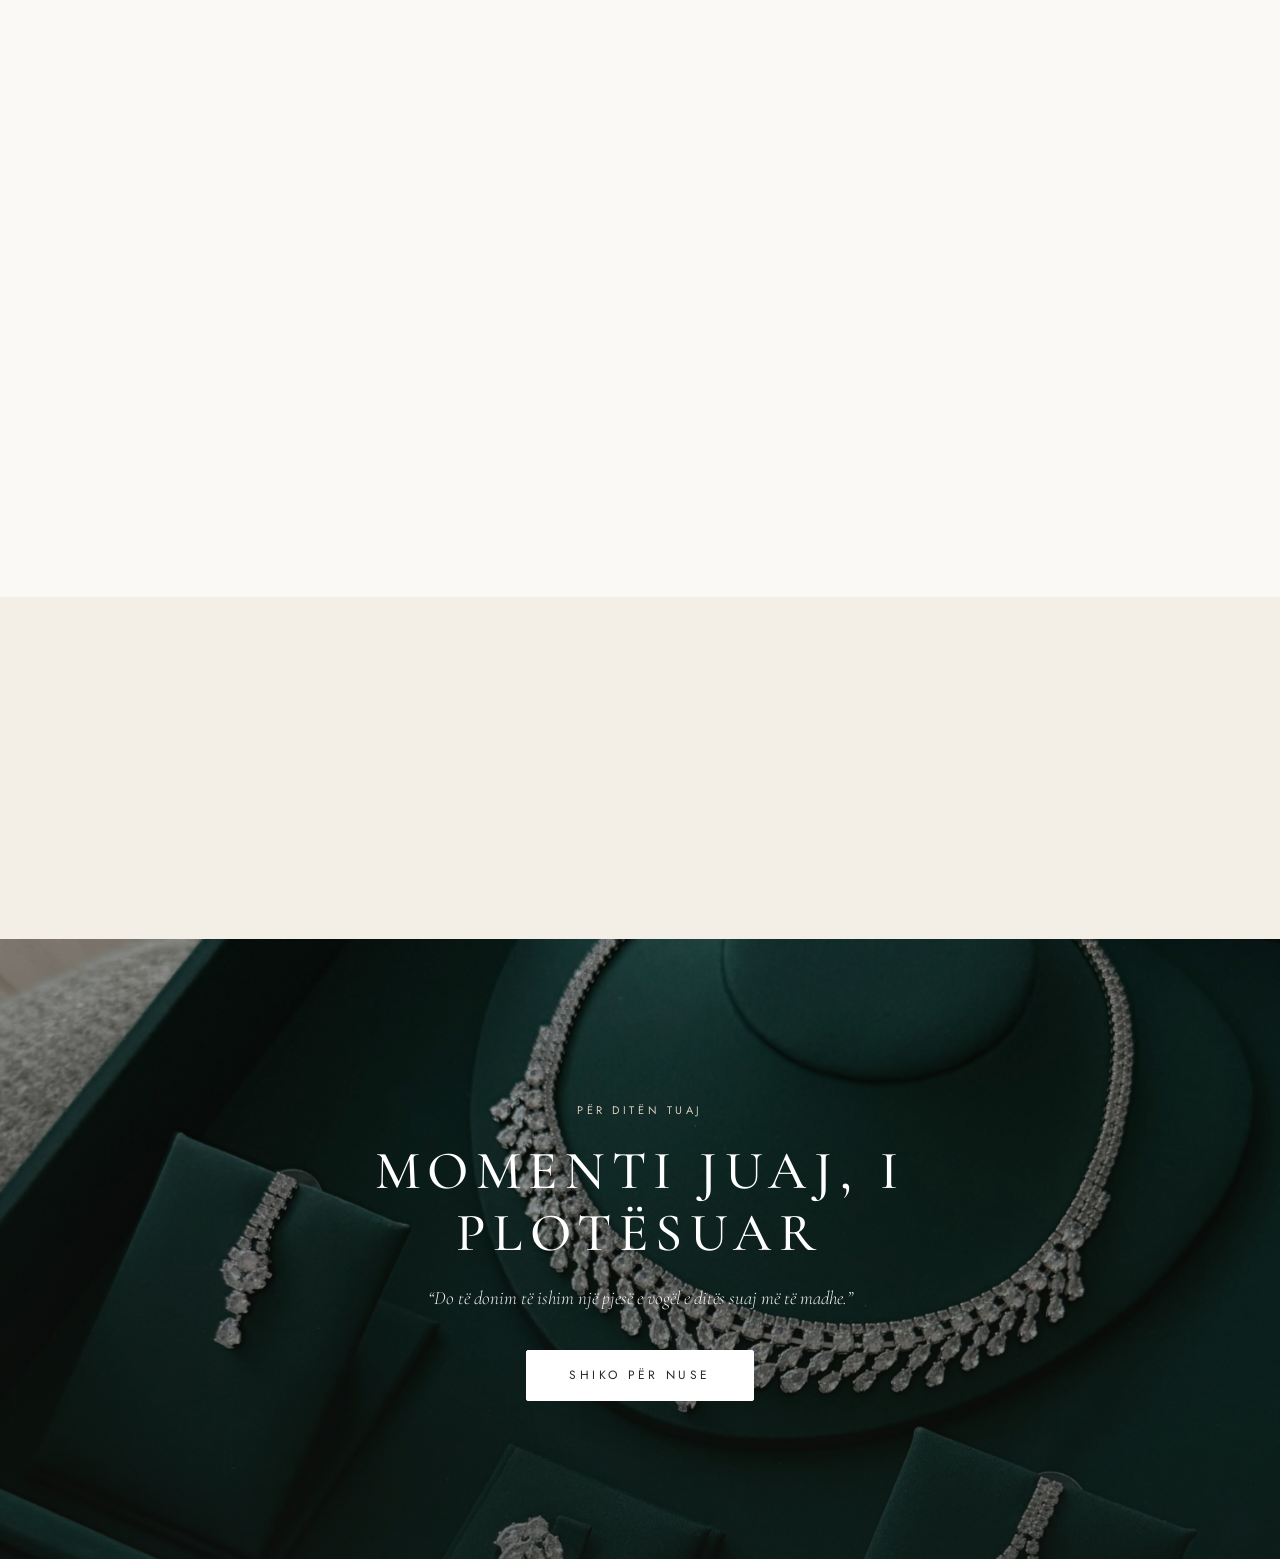
==== commit 0945b1db: "Wire chrome and all six pages to the language layer Header, nav, cart drawer, search, footer and eve" ====
--- a/Pearls/about.html
+++ b/Pearls/about.html
@@ -1,9 +1,9 @@
 <!DOCTYPE html>
-<html lang="en">
+<html lang="sq">
 <head>
   <meta charset="UTF-8">
   <meta name="viewport" content="width=device-width, initial-scale=1.0">
-  <title>About — Pearls Collective</title>
+  <title>Rreth nesh — Pearls Collective</title>
   <link rel="preconnect" href="https://fonts.googleapis.com">
   <link rel="preconnect" href="https://fonts.gstatic.com" crossorigin>
   <link href="https://fonts.googleapis.com/css2?family=Cormorant+Garamond:ital,wght@0,400;0,500;0,600;1,400;1,500&family=Jost:wght@300;400;500&display=swap" rel="stylesheet">
@@ -13,8 +13,8 @@
 <body data-page="about">
 
   <div class="page-hero">
-    <span class="eyebrow">Our Story</span>
-    <h1>The Story Behind<br>Pearls Collective</h1>
+    <span class="eyebrow" data-i18n="about.eyebrow">Historia jonë</span>
+    <h1 data-i18n="about.title">Historia pas<br>Pearls Collective</h1>
   </div>
 
   <div class="about-hero-img reveal">
@@ -24,10 +24,10 @@
   <section>
     <div class="container">
       <div class="about-story reveal">
-        <p class="drop">“Pearls Collective began with a simple belief — that the smallest details become the most unforgettable ones.”</p>
-        <p>We started with a love for the moment a bride sees herself complete: the dress, the hair, and then — the sparkle. That final touch that makes everything feel real. We couldn't find jewellery that felt both luxurious and personal, timeless yet made for now. So we created it ourselves.</p>
-        <p>Every piece in our collection is chosen with the same care you put into your day. Crystals that catch candlelight at dinner. Earrings that frame your face in photographs you'll keep forever. Sets that arrive in our signature emerald box — because the unboxing should feel like a gift, even when it's a gift to yourself.</p>
-        <p>From Kosovo, with love — to brides, bridesmaids and every woman marking a moment worth remembering.</p>
+        <p class="drop" data-i18n="about.drop">“Pearls Collective nisi nga një bindje e thjeshtë.”</p>
+        <p data-i18n="about.p1">We started with a love for the moment a bride sees herself complete: the dress, the hair, and then — the sparkle. That final touch that makes everything feel real. We couldn't find jewellery that felt both luxurious and personal, timeless yet made for now. So we created it ourselves.</p>
+        <p data-i18n="about.p2">Every piece in our collection is chosen with the same care you put into your day. Crystals that catch candlelight at dinner. Earrings that frame your face in photographs you'll keep forever. Sets that arrive in our signature emerald box — because the unboxing should feel like a gift, even when it's a gift to yourself.</p>
+        <p data-i18n="about.p3">From Kosovo, with love — to brides, bridesmaids and every woman marking a moment worth remembering.</p>
       </div>
     </div>
   </section>
@@ -37,11 +37,11 @@
       <div class="about-split">
         <div class="im reveal"><img src="assets/img/hi-p01-a.jpg" alt="Bride wearing the Céleste cascade necklace" loading="lazy"></div>
         <div class="reveal">
-          <span class="eyebrow" style="display:block; margin-bottom:14px">What We Believe</span>
-          <h2>Beautifully Made, Thoughtfully Chosen</h2>
-          <p>We believe jewellery should be worn, not saved. That elegance is quiet. That a piece doesn't need to cost a fortune to be treasured for one.</p>
-          <p>Each design is hypoallergenic and nickel-free, finished to feel weightless through the longest of celebrations — from the first photograph in the morning to the last dance at night.</p>
-          <a class="link-underline" href="shop.html">Explore the collection</a>
+          <span class="eyebrow" style="display:block; margin-bottom:14px" data-i18n="about.believeEyebrow">Në çfarë besojmë</span>
+          <h2 data-i18n="about.believeTitle">Punuar bukur, zgjedhur me kujdes</h2>
+          <p data-i18n="about.believeP1">We believe jewellery should be worn, not saved. That elegance is quiet. That a piece doesn't need to cost a fortune to be treasured for one.</p>
+          <p data-i18n="about.believeP2">Each design is hypoallergenic and nickel-free, finished to feel weightless through the longest of celebrations — from the first photograph in the morning to the last dance at night.</p>
+          <a class="link-underline" href="shop.html" data-i18n="about.believeCta">Zbuloni koleksionin</a>
         </div>
       </div>
     </div>
@@ -52,18 +52,18 @@
       <div class="values-grid">
         <div class="reveal">
           <span class="v-num">01</span>
-          <h3>Timeless Design</h3>
-          <p>Pieces that will feel as right in your photographs in thirty years as they do today.</p>
+          <h3 data-i18n="about.v1Title">Dizajn i përjetshëm</h3>
+          <p data-i18n="about.v1Body">Copë që do të duken po aq të drejta pas tridhjetë vjetësh.</p>
         </div>
         <div class="reveal">
           <span class="v-num">02</span>
-          <h3>Made to Be Worn</h3>
-          <p>Featherlight, hypoallergenic and comfortable from the ceremony to the celebration.</p>
+          <h3 data-i18n="about.v2Title">Bërë për t'u mbajtur</h3>
+          <p data-i18n="about.v2Body">Të lehta, hipoalergjike dhe komode nga ceremonia te festa.</p>
         </div>
         <div class="reveal">
           <span class="v-num">03</span>
-          <h3>With You in Mind</h3>
-          <p>Personal styling advice for every bride — because no two forever moments are the same.</p>
+          <h3 data-i18n="about.v3Title">Me ju në mendje</h3>
+          <p data-i18n="about.v3Body">Këshilla stilimi personale për çdo nuse.</p>
         </div>
       </div>
     </div>
@@ -72,13 +72,14 @@
   <section class="editorial">
     <img class="bg" src="assets/img/hi-p06-a.jpg" alt="Odessa fringe necklace set">
     <div class="editorial-copy">
-      <span class="eyebrow">For Your Day</span>
-      <h2>Your Moment, Completed</h2>
-      <p>“We would love to be a small part of your biggest day.”</p>
-      <a class="btn btn--light" href="shop.html?cat=bridal">Shop Bridal</a>
+      <span class="eyebrow" data-i18n="about.dayEyebrow">Për ditën tuaj</span>
+      <h2 data-i18n="about.dayTitle">Momenti juaj, i plotësuar</h2>
+      <p data-i18n="about.dayQuote">“Do të donim të ishim një pjesë e vogël e ditës suaj më të madhe.”</p>
+      <a class="btn btn--light" href="shop.html?cat=bridal" data-i18n="about.dayCta">Shiko për nuse</a>
     </div>
   </section>
 
+  <script src="assets/js/i18n.js"></script>
   <script src="assets/js/products.js"></script>
   <script src="assets/js/app.js"></script>
 </body>
